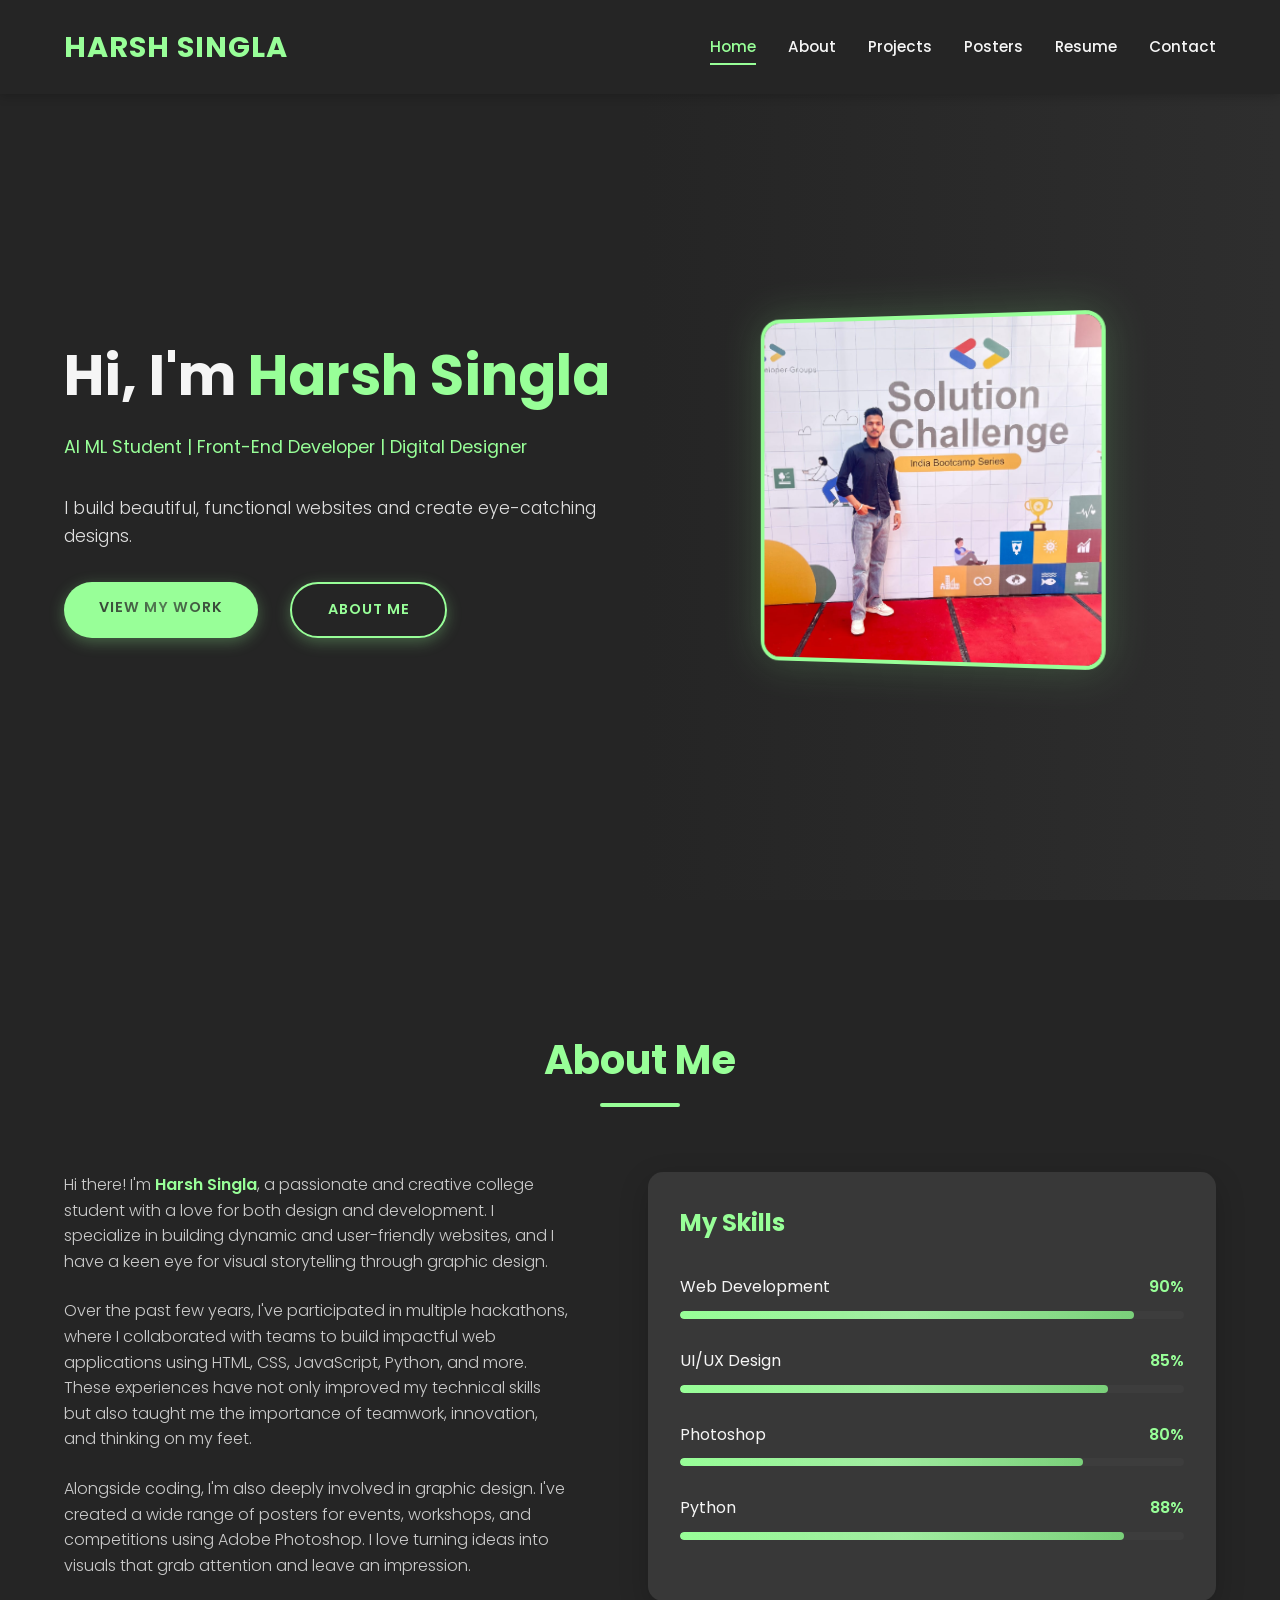
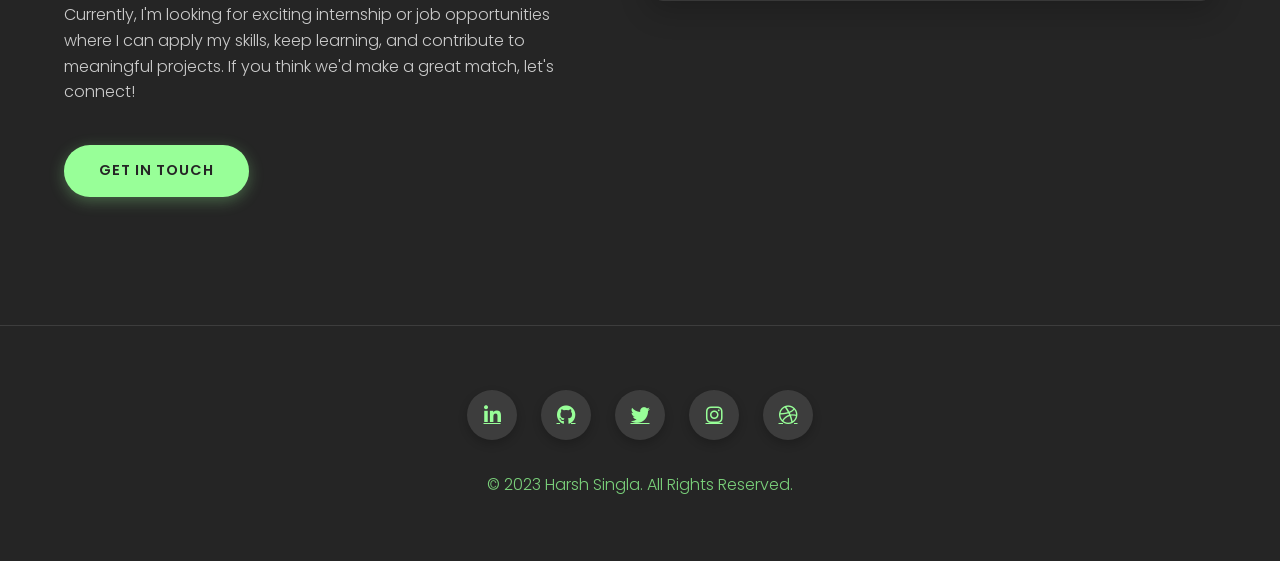
==== index.html @ 2f2eb995 "first commit" ====
<!DOCTYPE html>
<html lang="en">
<head>
  <meta charset="UTF-8" />
  <meta name="viewport" content="width=device-width, initial-scale=1.0" />
  <title>Harsh Singla | Portfolio</title>
  
  <link href="https://fonts.googleapis.com/css2?family=Poppins:wght@300;400;600;700&display=swap" rel="stylesheet" />
  <link rel="stylesheet" href="https://cdnjs.cloudflare.com/ajax/libs/font-awesome/6.0.0-beta3/css/all.min.css">
  <style>
    :root {
      --primary: #98FF98; /* Mint green accent */
      --secondary: #7AD07A; /* Slightly darker mint */
      --dark: #2E2E2E; /* Dark gray background */
      --darker: #252525; /* Slightly darker for contrast */
      --light: #F5F5F5; /* Off-white text */
      --gray: #3D3D3D; /* Medium gray for elements */
      --card-bg: #383838; /* Card background */
    }

    * {
      margin: 0;
      padding: 0;
      box-sizing: border-box;
    }

    body {
      font-family: 'Poppins', sans-serif;
      background-color: var(--dark);
      color: var(--light);
      line-height: 1.6;
    }

    .navbar {
      display: flex;
      justify-content: space-between;
      align-items: center;
      padding: 1.5rem 5%;
      background-color: var(--darker);
      position: fixed;
      width: 100%;
      top: 0;
      z-index: 1000;
      box-shadow: 0 2px 10px rgba(0,0,0,0.2);
    }

    .logo {
      color: var(--primary);
      font-size: 1.8rem;
      font-weight: 700;
      letter-spacing: 1px;
      text-transform: uppercase;
      transition: all 0.3s ease;
      text-decoration: none;
    }

    .logo:hover {
      transform: scale(1.05);
      text-shadow: 0 0 15px rgba(152, 255, 152, 0.5);
    }

    .nav-links {
      list-style: none;
      display: flex;
      gap: 2rem;
    }

    .nav-links li a {
      color: var(--light);
      text-decoration: none;
      font-weight: 500;
      padding: 0.5rem 0;
      position: relative;
      transition: all 0.3s ease;
      font-size: 0.95rem;
    }
    
    .nav-links li a:hover,
    .nav-links li a.active {
      color: var(--primary);
    }

    .nav-links li a::after {
      content: '';
      position: absolute;
      width: 0;
      height: 2px;
      bottom: 0;
      left: 0;
      background-color: var(--primary);
      transition: width 0.3s;
    }

    .nav-links li a:hover::after,
    .nav-links li a.active::after {
      width: 100%;
    }


    .hero {
      display: flex;
      justify-content: space-between;
      align-items: center;
      padding: 10rem 5% 5rem;
      min-height: 100vh;
      background: linear-gradient(to right, var(--darker) 50%, transparent),
                  url('https://images.unsplash.com/photo-1517245386807-bb43f82c33c4?q=80&w=2070&auto=format&fit=crop') no-repeat center right/cover;
    }

    .hero-content {
      flex: 1;
      max-width: 600px;
    }

    .hero-content h1 {
      font-size: 3.5rem;
      margin-bottom: 1.5rem;
      line-height: 1.2;
      font-weight: 700;
    }

    .hero-content .highlight {
      color: var(--primary);
      position: relative;
      display: inline-block;
    }

    .hero-content .highlight:after {
      content: '';
      position: absolute;
      width: 100%;
      height: 6px;
      background: var(--primary);
      bottom: 8px;
      left: 0;
      z-index: -1;
      opacity: 0.3;
      transform: skew(-15deg);
    }

    .hero-content p {
      font-size: 1.1rem;
      margin-bottom: 2rem;
      color: rgba(245, 245, 245, 0.9);
      font-weight: 300;
    }

    .hero-content p:first-of-type {
      font-weight: 400;
      color: var(--primary);
    }

    .hero-img {
      flex: 1;
      display: flex;
      justify-content: center;
    }

    .hero-img img {
      width: 350px;
      height: 350px;
      object-fit: cover;
      border-radius: 20px;
      border: 4px solid var(--primary);
      box-shadow: 0 0 40px rgba(152, 255, 152, 0.2);
      transform: perspective(1000px) rotateY(-10deg);
      transition: all 0.5s ease;
    }

    .hero-img img:hover {
      transform: perspective(1000px) rotateY(0deg);
      box-shadow: 0 0 60px rgba(152, 255, 152, 0.3);
    }

    .btn {
      display: inline-block;
      padding: 0.9rem 2.2rem;
      background-color: var(--primary);
      color: var(--darker);
      border: none;
      border-radius: 50px;
      font-weight: 600;
      text-decoration: none;
      transition: all 0.3s ease;
      cursor: pointer;
      text-transform: uppercase;
      letter-spacing: 1px;
      font-size: 0.9rem;
      box-shadow: 0 4px 15px rgba(152, 255, 152, 0.3);
    }

    .btn:hover {
      background-color: var(--secondary);
      transform: translateY(-3px);
      box-shadow: 0 8px 25px rgba(152, 255, 152, 0.4);
    }

    .btn-outline {
      background-color: transparent;
      color: var(--primary);
      border: 2px solid var(--primary);
      margin-left: 1rem;
    }

    .btn-outline:hover {
      background-color: rgba(152, 255, 152, 0.1);
    }

    .pulse {
      position: relative;
      overflow: hidden;
    }

    .pulse:after {
      content: '';
      position: absolute;
      top: 0;
      left: 0;
      width: 100%;
      height: 100%;
      background: linear-gradient(90deg, transparent, rgba(152, 255, 152, 0.4), transparent);
      animation: shine 2.5s infinite;
    }

    @keyframes shine {
      0% {
        transform: translateX(-100%);
      }
      100% {
        transform: translateX(100%);
      }
    }

    .section-title {
      font-size: 2.5rem;
      text-align: center;
      margin-bottom: 5rem;
      position: relative;
      color: var(--primary);
      font-weight: 700;
    }

    .section-title:after {
      content: '';
      position: absolute;
      width: 80px;
      height: 4px;
      background: var(--primary);
      bottom: -15px;
      left: 50%;
      transform: translateX(-50%);
      border-radius: 2px;
    }

    .about {
      padding: 8rem 5%;
      background-color: var(--darker);
    }

    .about-content {
      display: flex;
      justify-content: space-between;
      align-items: flex-start;
      gap: 5rem;
      margin-top: 3rem;
    }

    .about-text {
      flex: 1;
    }

    .about-text p {
      margin-bottom: 1.5rem;
      color: rgba(245, 245, 245, 0.8);
      font-weight: 300;
    }

    .about-text strong {
      color: var(--primary);
      font-weight: 600;
    }

    .skills {
      flex: 1;
      background-color: var(--card-bg);
      padding: 2rem;
      border-radius: 15px;
      box-shadow: 0 10px 30px rgba(0,0,0,0.2);
    }

    .skill-item {
      margin-bottom: 1.8rem;
    }

    .skill-name {
      display: flex;
      justify-content: space-between;
      margin-bottom: 0.7rem;
    }

    .skill-name span:first-child {
      color: var(--light);
      font-weight: 400;
    }

    .skill-name span:last-child {
      color: var(--primary);
      font-weight: 600;
    }

    .skill-bar {
      height: 8px;
      background-color: var(--gray);
      border-radius: 4px;
      overflow: hidden;
    }

    .skill-progress {
      height: 100%;
      background: linear-gradient(to right, var(--primary), var(--secondary));
      border-radius: 4px;
      transition: width 1.5s ease;
      position: relative;
    }

    .skill-progress:after {
      content: '';
      position: absolute;
      top: 0;
      left: 0;
      right: 0;
      bottom: 0;
      background: linear-gradient(90deg, transparent, rgba(255,255,255,0.2), transparent);
      animation: shine 2.5s infinite;
    }

    footer {
      background-color: var(--darker);
      padding: 4rem 5%;
      text-align: center;
      border-top: 1px solid var(--gray);
    }

    .social-links {
      display: flex;
      justify-content: center;
      gap: 1.5rem;
      margin-bottom: 2rem;
    }

    .social-links a {
      display: flex;
      align-items: center;
      justify-content: center;
      width: 50px;
      height: 50px;
      border-radius: 50%;
      background-color: var(--gray);
      color: var(--primary);
      font-size: 1.2rem;
      transition: all 0.3s ease;
      box-shadow: 0 4px 10px rgba(0,0,0,0.2);
    }

    .social-links a:hover {
      background-color: var(--primary);
      color: var(--darker);
      transform: translateY(-5px) scale(1.1);
      box-shadow: 0 8px 20px rgba(152, 255, 152, 0.3);
    }

    .back-to-top {
      position: fixed;
      bottom: 2rem;
      right: 2rem;
      width: 50px;
      height: 50px;
      background-color: var(--primary);
      color: var(--darker);
      border-radius: 50%;
      display: flex;
      align-items: center;
      justify-content: center;
      font-size: 1.2rem;
      text-decoration: none;
      opacity: 0;
      visibility: hidden;
      transition: all 0.3s ease;
      z-index: 999;
      box-shadow: 0 4px 15px rgba(152, 255, 152, 0.3);
    }

    .back-to-top.visible {
      opacity: 1;
      visibility: visible;
    }

    .back-to-top:hover {
      background-color: var(--secondary);
      transform: translateY(-5px) scale(1.1);
    }

    @media (max-width: 992px) {
      .hero {
        flex-direction: column;
        text-align: center;
        padding-top: 8rem;
        background: linear-gradient(to bottom, var(--darker) 60%, transparent),
                    url('https://images.unsplash.com/photo-1517245386807-bb43f82c33c4?q=80&w=2070&auto=format&fit=crop') no-repeat center center/cover;
      }

      .hero-content {
        margin-bottom: 3rem;
      }

      .hero-img img {
        transform: perspective(1000px) rotateY(0deg);
      }

      .about-content {
        flex-direction: column;
      }
    }

    @media (max-width: 768px) {
      .navbar {
        flex-direction: column;
        padding: 1rem;
      }

      .nav-links {
        margin-top: 1rem;
      }

      .nav-links li {
        margin-left: 1rem;
      }

      .hero-content h1 {
        font-size: 2.5rem;
      }

      .hero-img img {
        width: 280px;
        height: 280px;
      }

      .btn {
        display: block;
        width: 100%;
        margin-bottom: 1rem;
      }

      .btn-outline {
        margin-left: 0;
      }
    }
  </style>
</head>
<body>
  <header>
    <nav class="navbar">
      <div class="logo">Harsh Singla</div>
      <ul class="nav-links">
        <li><a href="#home" class="active">Home</a></li>
        <li><a href="about.html">About</a></li>
        <li><a href="projects.html">Projects</a></li>
        <li><a href="posters.html">Posters</a></li>
        <li><a href="resume.html">Resume</a></li>
        <li><a href="contact.html">Contact</a></li>
      </ul>
    </nav>
  </header>

  <section class="hero" id="home">
    <div class="hero-content">
      <h1>Hi, I'm <span class="highlight">Harsh Singla</span></h1>
      <p>AI ML Student | Front-End Developer | Digital Designer</p>
      <p>I build beautiful, functional websites and create eye-catching designs.</p>
      <div style="display: flex; gap: 1rem; flex-wrap: wrap;">
        <a href="projects.html" class="btn pulse">View My Work</a>
        <a href="#about" class="btn btn-outline">About Me</a>
      </div>
    </div>
    <div class="hero-img">
      <img src="image/harsh.jpeg" alt="Harsh Singla Profile Image"/>
    </div>
  </section>

  <section class="about" id="about">
    <h2 class="section-title">About Me</h2>
    <div class="about-content">
      <div class="about-text">
        <p>Hi there! I'm <strong>Harsh Singla</strong>, a passionate and creative college student with a love for both design and development. I specialize in building dynamic and user-friendly websites, and I have a keen eye for visual storytelling through graphic design.</p>
        
        <p>Over the past few years, I've participated in multiple hackathons, where I collaborated with teams to build impactful web applications using HTML, CSS, JavaScript, Python, and more. These experiences have not only improved my technical skills but also taught me the importance of teamwork, innovation, and thinking on my feet.</p>
        
        <p>Alongside coding, I'm also deeply involved in graphic design. I've created a wide range of posters for events, workshops, and competitions using Adobe Photoshop. I love turning ideas into visuals that grab attention and leave an impression.</p>

        <p>Currently, I'm looking for exciting internship or job opportunities where I can apply my skills, keep learning, and contribute to meaningful projects. If you think we'd make a great match, let's connect!</p>

        <a href="contact.html" class="btn" style="margin-top: 1rem;">Get in Touch</a>
        </div>
      <div class="skills">
        <h3 style="color: var(--primary); margin-bottom: 2rem; font-size: 1.5rem;">My Skills</h3>
        <div class="skill-item">
          <div class="skill-name">
            <span>Web Development</span>
            <span>90%</span>
          </div>
          <div class="skill-bar">
            <div class="skill-progress" style="width: 90%"></div>
          </div>
        </div>
        <div class="skill-item">
          <div class="skill-name">
            <span>UI/UX Design</span>
            <span>85%</span>
          </div>
          <div class="skill-bar">
            <div class="skill-progress" style="width: 85%"></div>
          </div>
        </div>
        <div class="skill-item">
          <div class="skill-name">
            <span>Photoshop</span>
            <span>80%</span>
          </div>
          <div class="skill-bar">
            <div class="skill-progress" style="width: 80%"></div>
          </div>
        </div>
        <div class="skill-item">
          <div class="skill-name">
            <span>Python</span>
            <span>88%</span>
          </div>
          <div class="skill-bar">
            <div class="skill-progress" style="width: 88%"></div>
          </div>
        </div>
      </div>
    </div>
  </section>

  <footer>
    <div class="social-links">
      <a href="https://www.linkedin.com/in/harsh-singla-02683832a?utm_source=share&utm_campaign=share_via&utm_content=profile&utm_medium=android_app" aria-label="LinkedIn"><i class="fab fa-linkedin-in"></i></a>
      <a href="https://github.com/harsh-singla09" aria-label="GitHub"><i class="fab fa-github"></i></a>
      <a href="#" aria-label="Twitter"><i class="fab fa-twitter"></i></a>
      <a href="https://www.instagram.com/harsh.singla.3133?igsh=aDgwNG5lc2VhNjhk" aria-label="Instagram"><i class="fab fa-instagram"></i></a>
      <a href="https://www.behance.net/harshsingla6" aria-label="Dribbble"><i class="fab fa-dribbble"></i></a>
    </div>
    <p style="margin-top: 2rem; color: var(--secondary); font-weight: 300;">&copy; 2023 Harsh Singla. All Rights Reserved.</p>
  </footer>

  <a href="#home" class="back-to-top"><i class="fas fa-arrow-up"></i></a>

  <script>
    // About section animation on scroll
    const aboutSection = document.querySelector('.about');
    
    const observer = new IntersectionObserver((entries) => {
      entries.forEach(entry => {
        if (entry.isIntersecting) {
          entry.target.classList.add('show');
        }
      });
    }, { threshold: 0.1 });

    observer.observe(aboutSection);

    // Back to top button
    const backToTopButton = document.querySelector('.back-to-top');
    
    window.addEventListener('scroll', () => {
      if (window.pageYOffset > 300) {
        backToTopButton.classList.add('visible');
      } else {
        backToTopButton.classList.remove('visible');
      }
    });

    // Smooth scrolling for navigation links
    document.querySelectorAll('a[href^="#"]').forEach(anchor => {
      anchor.addEventListener('click', function(e) {
        e.preventDefault();
        
        const targetId = this.getAttribute('href');
        if (targetId === '#') return;
        
        const targetElement = document.querySelector(targetId);
        if (targetElement) {
          window.scrollTo({
            top: targetElement.offsetTop - 80,
            behavior: 'smooth'
          });
          
          // Update active link
          document.querySelectorAll('.nav-links li a').forEach(link => {
            link.classList.remove('active');
          });
          this.classList.add('active');
        }
      });
    });

    // Update active link on scroll
    window.addEventListener('scroll', () => {
      const scrollPosition = window.scrollY;
      
      document.querySelectorAll('section').forEach(section => {
        const sectionTop = section.offsetTop - 100;
        const sectionHeight = section.offsetHeight;
        const sectionId = section.getAttribute('id');
        
        if (scrollPosition >= sectionTop && scrollPosition < sectionTop + sectionHeight) {
          document.querySelectorAll('.nav-links li a').forEach(link => {
            link.classList.remove('active');
            if (link.getAttribute('href') === `#${sectionId}`) {
              link.classList.add('active');
            }
          });
        }
      });
    });

    // Animate skill bars when they come into view
    const skillBars = document.querySelectorAll('.skill-progress');
    const skillsObserver = new IntersectionObserver((entries) => {
      entries.forEach(entry => {
        if (entry.isIntersecting) {
          const width = entry.target.style.width;
          entry.target.style.width = '0';
          setTimeout(() => {
            entry.target.style.width = width;
          }, 100);
        }
      });
    }, { threshold: 0.5 });

    skillBars.forEach(bar => {
      skillsObserver.observe(bar);
    });

    // Image hover effect
    const profileImg = document.querySelector('.hero-img img');
    profileImg.addEventListener('mouseenter', () => {
      profileImg.style.transform = 'perspective(1000px) rotateY(0deg)';
    });
    profileImg.addEventListener('mouseleave', () => {
      profileImg.style.transform = 'perspective(1000px) rotateY(-10deg)';
    });
  </script>
</body>
</html>
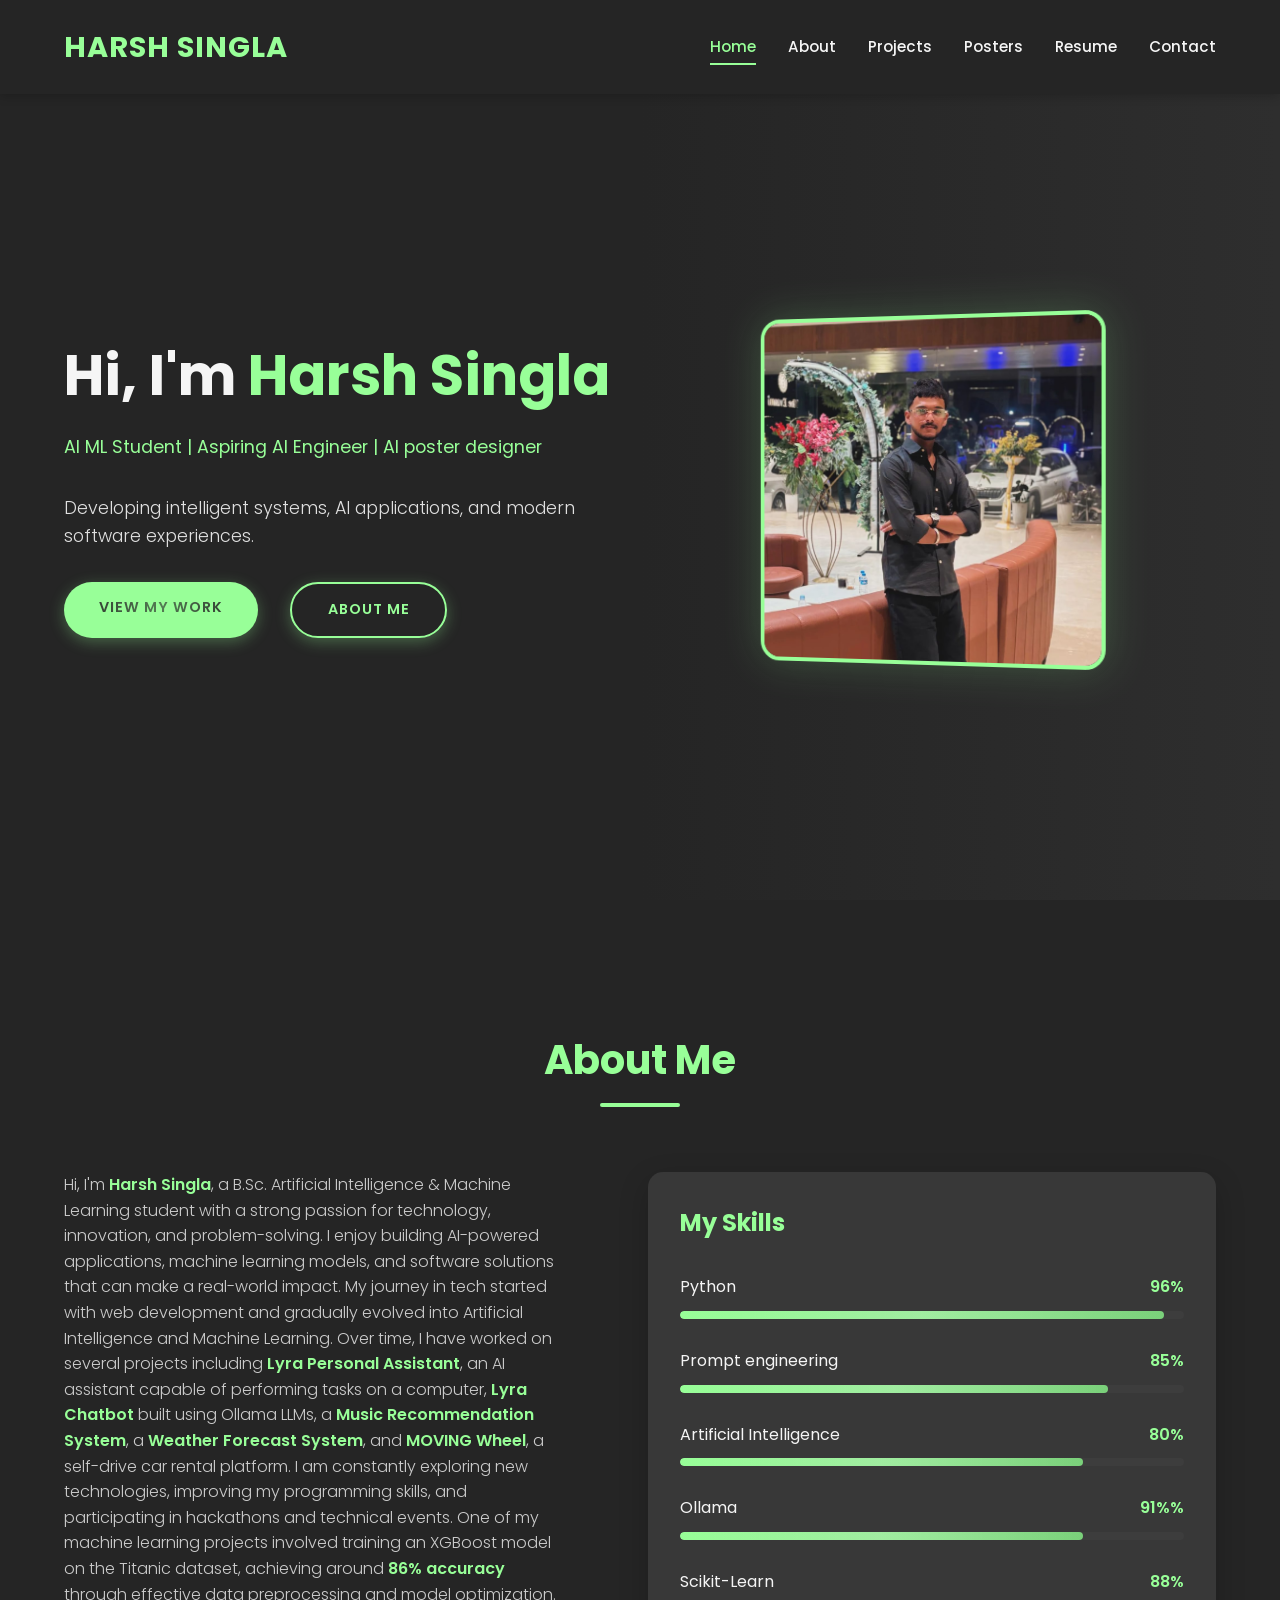
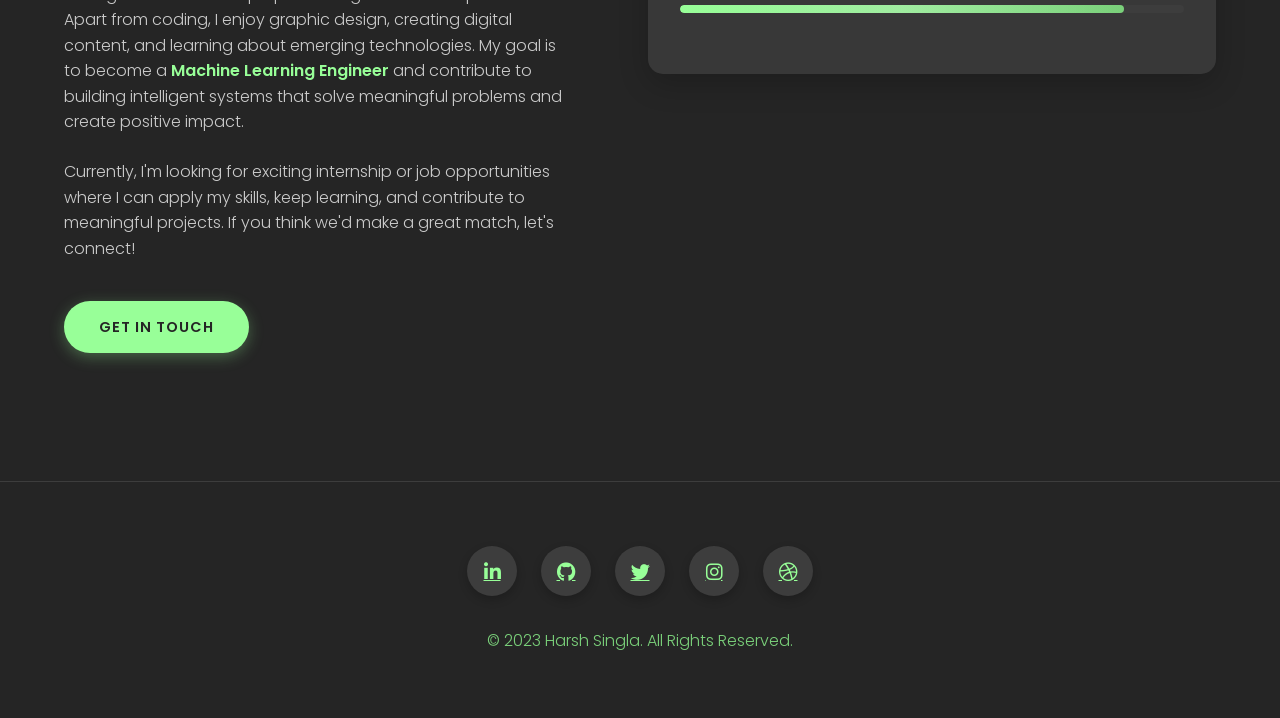
==== commit aedd909c: "Updated portfolio website" ====
--- a/index.html
+++ b/index.html
@@ -475,8 +475,8 @@
   <section class="hero" id="home">
     <div class="hero-content">
       <h1>Hi, I'm <span class="highlight">Harsh Singla</span></h1>
-      <p>AI ML Student | Front-End Developer | Digital Designer</p>
-      <p>I build beautiful, functional websites and create eye-catching designs.</p>
+      <p>AI ML Student | Aspiring AI Engineer |  AI poster designer</p>
+      <p>Developing intelligent systems, AI applications, and modern software experiences.</p>
       <div style="display: flex; gap: 1rem; flex-wrap: wrap;">
         <a href="projects.html" class="btn pulse">View My Work</a>
         <a href="#about" class="btn btn-outline">About Me</a>
@@ -491,11 +491,14 @@
     <h2 class="section-title">About Me</h2>
     <div class="about-content">
       <div class="about-text">
-        <p>Hi there! I'm <strong>Harsh Singla</strong>, a passionate and creative college student with a love for both design and development. I specialize in building dynamic and user-friendly websites, and I have a keen eye for visual storytelling through graphic design.</p>
-        
-        <p>Over the past few years, I've participated in multiple hackathons, where I collaborated with teams to build impactful web applications using HTML, CSS, JavaScript, Python, and more. These experiences have not only improved my technical skills but also taught me the importance of teamwork, innovation, and thinking on my feet.</p>
-        
-        <p>Alongside coding, I'm also deeply involved in graphic design. I've created a wide range of posters for events, workshops, and competitions using Adobe Photoshop. I love turning ideas into visuals that grab attention and leave an impression.</p>
+        <p>Hi, I'm <strong>Harsh Singla</strong>, a B.Sc. Artificial Intelligence & Machine Learning student with a strong passion for technology, innovation, and problem-solving. I enjoy building AI-powered applications, machine learning models, and software solutions that can make a real-world impact.
+
+My journey in tech started with web development and gradually evolved into Artificial Intelligence and Machine Learning. Over time, I have worked on several projects including <strong>Lyra Personal Assistant</strong>, an AI assistant capable of performing tasks on a computer, <strong>Lyra Chatbot</strong> built using Ollama LLMs, a <strong>Music Recommendation System</strong>, a <strong>Weather Forecast System</strong>, and <strong>MOVING Wheel</strong>, a self-drive car rental platform.
+
+I am constantly exploring new technologies, improving my programming skills, and participating in hackathons and technical events. One of my machine learning projects involved training an XGBoost model on the Titanic dataset, achieving around <strong>86% accuracy</strong> through effective data preprocessing and model optimization.
+
+Apart from coding, I enjoy graphic design, creating digital content, and learning about emerging technologies. My goal is to become a <strong>Machine Learning Engineer</strong> and contribute to building intelligent systems that solve meaningful problems and create positive impact.
+</p>
 
         <p>Currently, I'm looking for exciting internship or job opportunities where I can apply my skills, keep learning, and contribute to meaningful projects. If you think we'd make a great match, let's connect!</p>
 
@@ -505,16 +508,16 @@
         <h3 style="color: var(--primary); margin-bottom: 2rem; font-size: 1.5rem;">My Skills</h3>
         <div class="skill-item">
           <div class="skill-name">
-            <span>Web Development</span>
-            <span>90%</span>
+            <span>Python</span>
+            <span>96%</span>
           </div>
           <div class="skill-bar">
-            <div class="skill-progress" style="width: 90%"></div>
+            <div class="skill-progress" style="width: 96%"></div>
           </div>
         </div>
         <div class="skill-item">
           <div class="skill-name">
-            <span>UI/UX Design</span>
+            <span>Prompt engineering</span>
             <span>85%</span>
           </div>
           <div class="skill-bar">
@@ -523,7 +526,7 @@
         </div>
         <div class="skill-item">
           <div class="skill-name">
-            <span>Photoshop</span>
+            <span>Artificial Intelligence</span>
             <span>80%</span>
           </div>
           <div class="skill-bar">
@@ -532,7 +535,16 @@
         </div>
         <div class="skill-item">
           <div class="skill-name">
-            <span>Python</span>
+            <span>Ollama</span>
+            <span>91%%</span>
+          </div>
+          <div class="skill-bar">
+            <div class="skill-progress" style="width: 80%"></div>
+          </div>
+        </div>
+        <div class="skill-item">
+          <div class="skill-name">
+            <span>Scikit-Learn</span>
             <span>88%</span>
           </div>
           <div class="skill-bar">
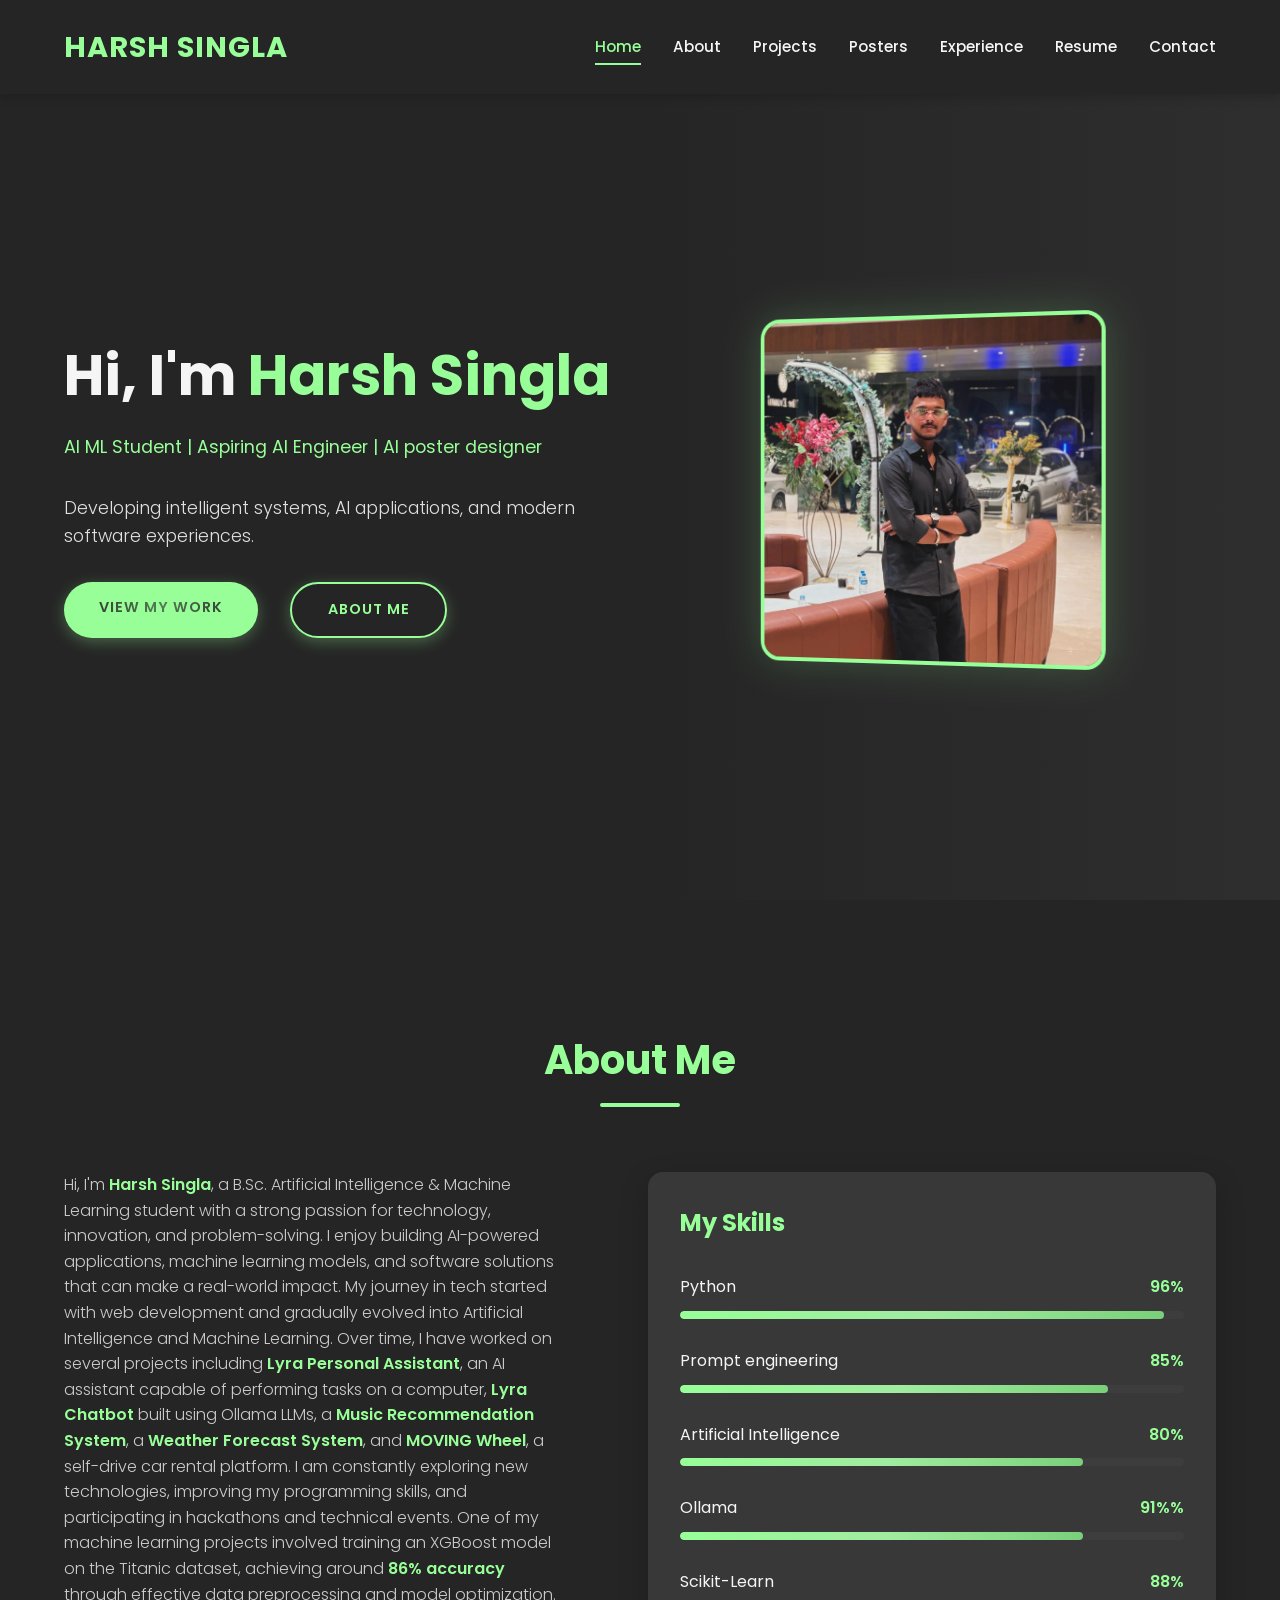
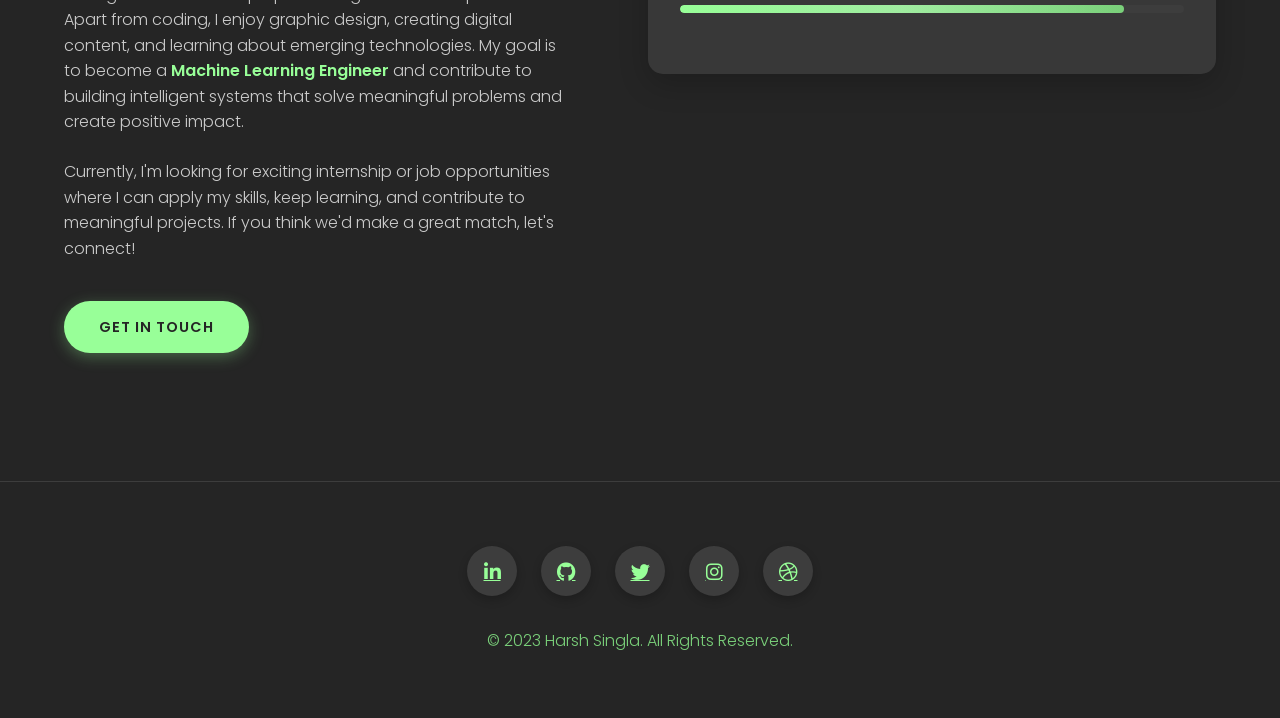
==== commit 7e789fc0: "add experince.html file" ====
--- a/index.html
+++ b/index.html
@@ -466,6 +466,7 @@
         <li><a href="about.html">About</a></li>
         <li><a href="projects.html">Projects</a></li>
         <li><a href="posters.html">Posters</a></li>
+        <li><a href="expereince.html">Experience</a></li>
         <li><a href="resume.html">Resume</a></li>
         <li><a href="contact.html">Contact</a></li>
       </ul>
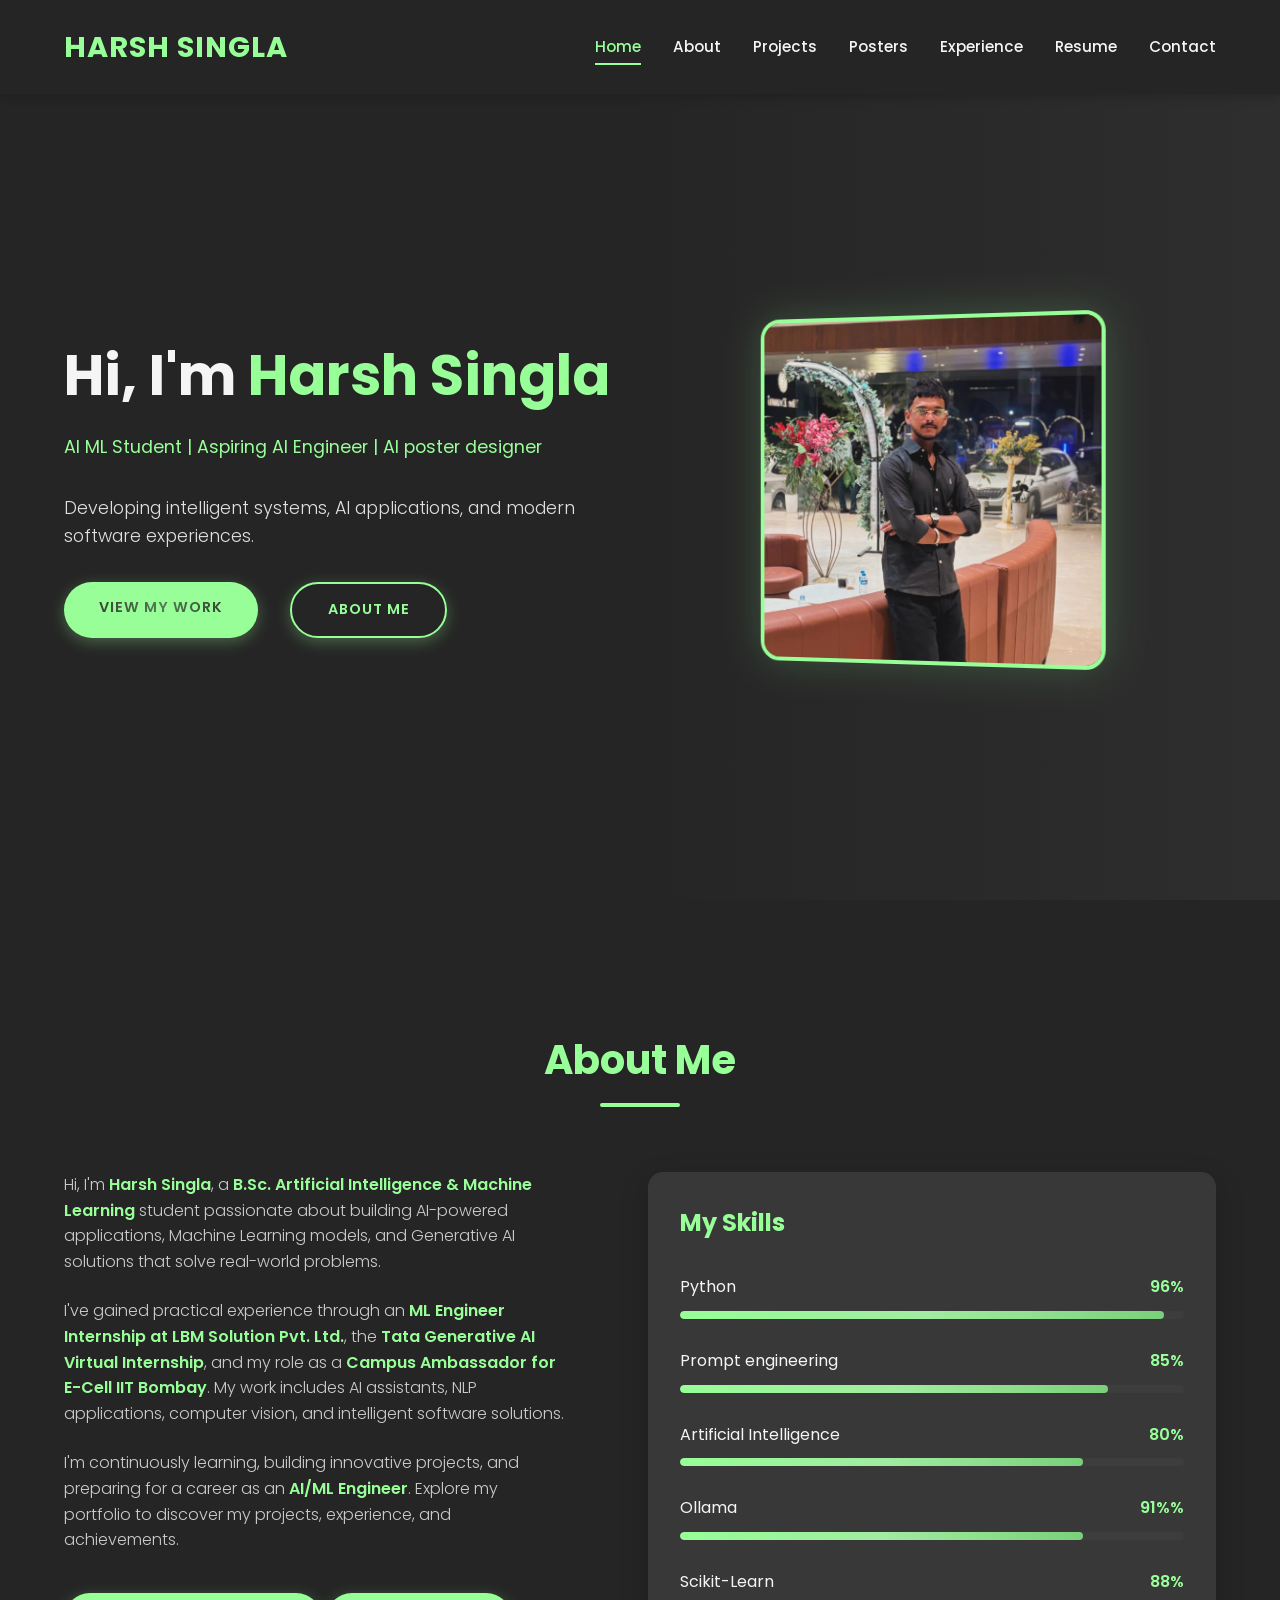
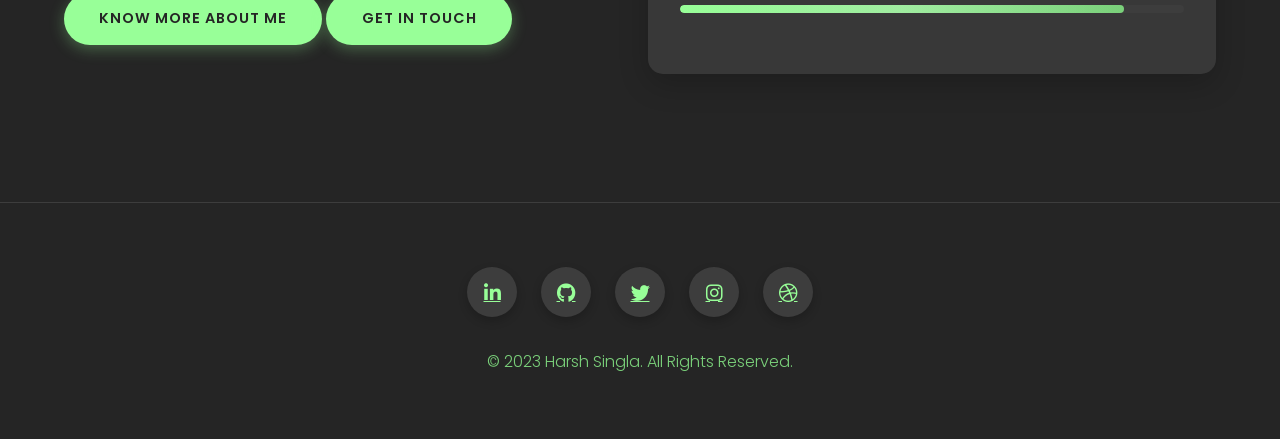
==== commit ea649d82: "update about me part" ====
--- a/index.html
+++ b/index.html
@@ -492,16 +492,20 @@
     <h2 class="section-title">About Me</h2>
     <div class="about-content">
       <div class="about-text">
-        <p>Hi, I'm <strong>Harsh Singla</strong>, a B.Sc. Artificial Intelligence & Machine Learning student with a strong passion for technology, innovation, and problem-solving. I enjoy building AI-powered applications, machine learning models, and software solutions that can make a real-world impact.
-
-My journey in tech started with web development and gradually evolved into Artificial Intelligence and Machine Learning. Over time, I have worked on several projects including <strong>Lyra Personal Assistant</strong>, an AI assistant capable of performing tasks on a computer, <strong>Lyra Chatbot</strong> built using Ollama LLMs, a <strong>Music Recommendation System</strong>, a <strong>Weather Forecast System</strong>, and <strong>MOVING Wheel</strong>, a self-drive car rental platform.
-
-I am constantly exploring new technologies, improving my programming skills, and participating in hackathons and technical events. One of my machine learning projects involved training an XGBoost model on the Titanic dataset, achieving around <strong>86% accuracy</strong> through effective data preprocessing and model optimization.
-
-Apart from coding, I enjoy graphic design, creating digital content, and learning about emerging technologies. My goal is to become a <strong>Machine Learning Engineer</strong> and contribute to building intelligent systems that solve meaningful problems and create positive impact.
+        <p>
+Hi, I'm <strong>Harsh Singla</strong>, a <strong>B.Sc. Artificial Intelligence & Machine Learning</strong> student passionate about building AI-powered applications, Machine Learning models, and Generative AI solutions that solve real-world problems.
 </p>
 
-        <p>Currently, I'm looking for exciting internship or job opportunities where I can apply my skills, keep learning, and contribute to meaningful projects. If you think we'd make a great match, let's connect!</p>
+<p>
+I've gained practical experience through an <strong>ML Engineer Internship at LBM Solution Pvt. Ltd.</strong>, the <strong>Tata Generative AI Virtual Internship</strong>, and my role as a <strong>Campus Ambassador for E-Cell IIT Bombay</strong>. My work includes AI assistants, NLP applications, computer vision, and intelligent software solutions.
+</p>
+
+<p>
+I'm continuously learning, building innovative projects, and preparing for a career as an <strong>AI/ML Engineer</strong>. Explore my portfolio to discover my projects, experience, and achievements.
+</p>
+
+<a href="about.html" class="btn">Know More About Me</a>
+
 
         <a href="contact.html" class="btn" style="margin-top: 1rem;">Get in Touch</a>
         </div>
@@ -561,7 +565,7 @@
       <a href="https://www.linkedin.com/in/harsh-singla-02683832a?utm_source=share&utm_campaign=share_via&utm_content=profile&utm_medium=android_app" aria-label="LinkedIn"><i class="fab fa-linkedin-in"></i></a>
       <a href="https://github.com/harsh-singla09" aria-label="GitHub"><i class="fab fa-github"></i></a>
       <a href="#" aria-label="Twitter"><i class="fab fa-twitter"></i></a>
-      <a href="https://www.instagram.com/harsh.singla.3133?igsh=aDgwNG5lc2VhNjhk" aria-label="Instagram"><i class="fab fa-instagram"></i></a>
+      <a href="https://www.instagram.com/the.harshsingla/" aria-label="Instagram"><i class="fab fa-instagram"></i></a>
       <a href="https://www.behance.net/harshsingla6" aria-label="Dribbble"><i class="fab fa-dribbble"></i></a>
     </div>
     <p style="margin-top: 2rem; color: var(--secondary); font-weight: 300;">&copy; 2023 Harsh Singla. All Rights Reserved.</p>
